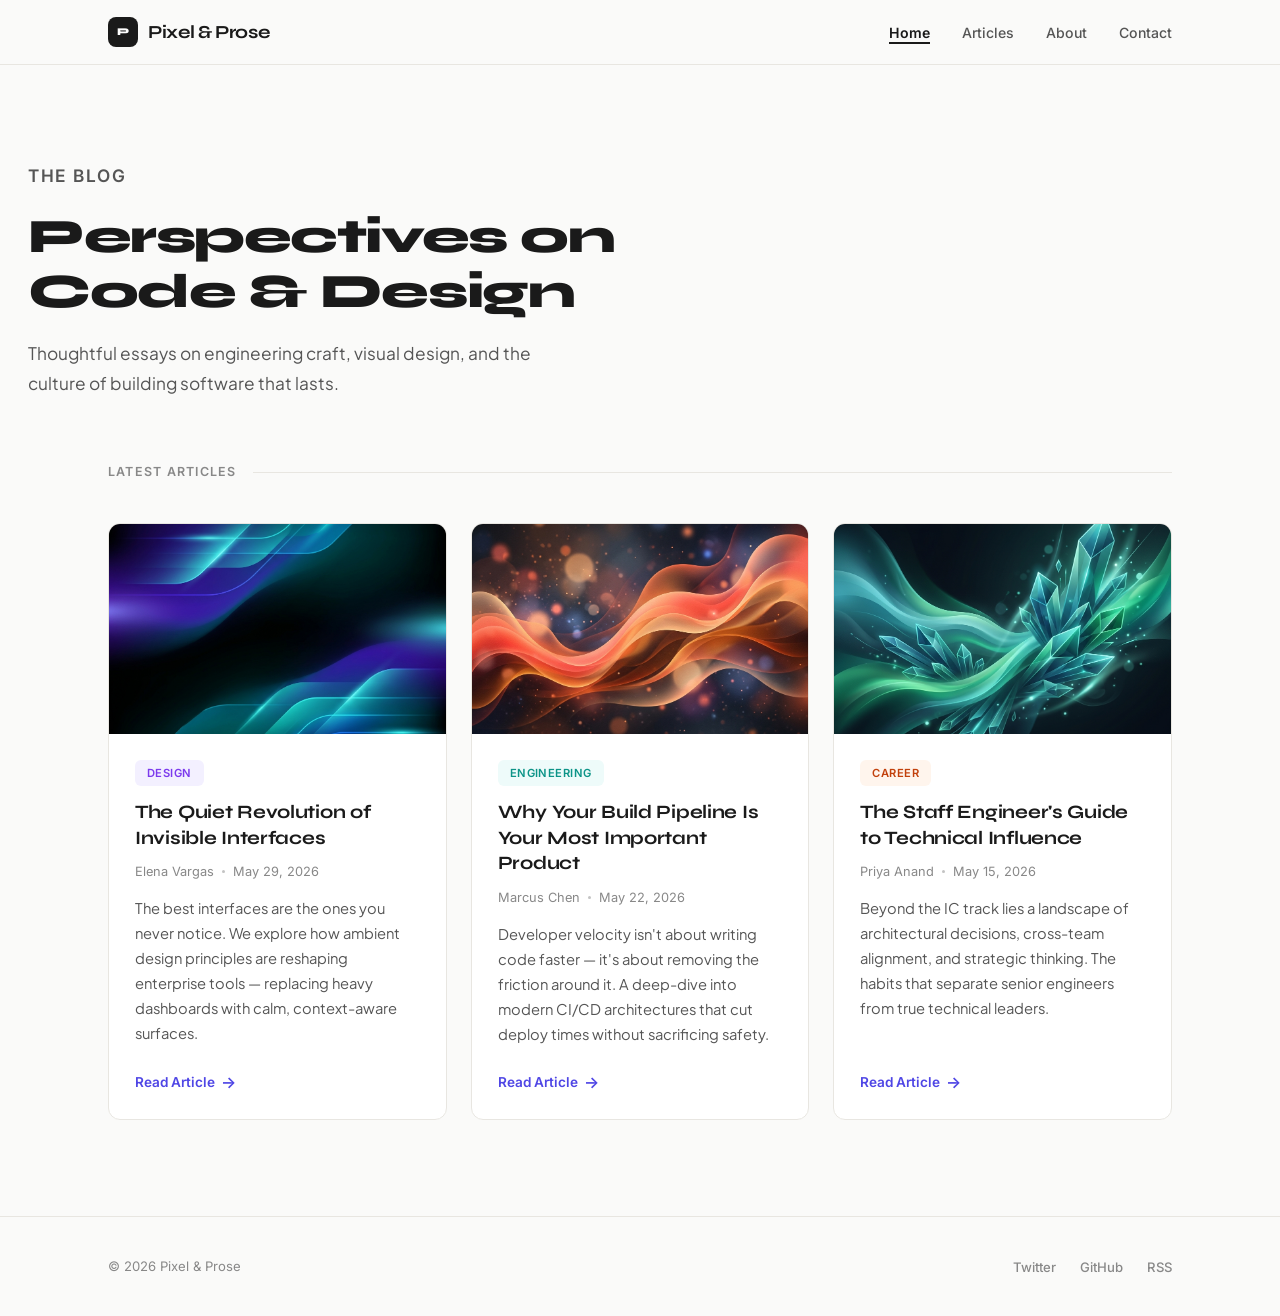
==== index.html @ aa7e4a98 "Initial commit for Pixel & Prose blog with light mode" ====
<!DOCTYPE html>
<html lang="en">
<head>
  <meta charset="UTF-8" />
  <meta name="viewport" content="width=device-width, initial-scale=1.0" />
  <title>Pixel &amp; Prose — Perspectives on Code &amp; Design</title>
  <meta name="description" content="Pixel & Prose is a design and technology blog exploring the intersection of code, creativity, and modern digital craftsmanship." />

  <link rel="preconnect" href="https://fonts.googleapis.com" />
  <link rel="preconnect" href="https://fonts.gstatic.com" crossorigin />
  <link href="https://fonts.googleapis.com/css2?family=Inter:wght@400;500;600&family=Syne:wght@600;700;800&family=Plus+Jakarta+Sans:ital,wght@0,400;0,500;0,600;1,400&display=swap" rel="stylesheet" />

  <link rel="stylesheet" href="css/style.css" />
</head>

<body>

  <!-- ─── Nav ─────────────────────────────────── -->
  <nav class="nav" id="main-nav">
    <div class="wrap">
      <a href="index.html" class="logo" id="brand-link">
        <span class="logo-mark">P</span>
        Pixel&nbsp;&amp;&nbsp;Prose
      </a>

      <ul class="nav-list" id="nav-links">
        <li><a href="index.html" id="nav-home">Home</a></li>
        <li><a href="index.html#blog" id="nav-articles">Articles</a></li>
        <li><a href="about.html" id="nav-about">About</a></li>
        <li><a href="contact.html" id="nav-contact">Contact</a></li>
      </ul>

      <button class="mobile-menu" id="menu-toggle" aria-label="Toggle menu">
        <svg viewBox="0 0 24 24" fill="none" stroke-width="2" stroke-linecap="round">
          <line x1="4" y1="7" x2="20" y2="7"/>
          <line x1="4" y1="12" x2="20" y2="12"/>
          <line x1="4" y1="17" x2="20" y2="17"/>
        </svg>
      </button>
    </div>
  </nav>

  <!-- ─── Hero ────────────────────────────────── -->
  <header class="hero" id="hero">
    <div class="wrap">
      <p class="hero-label">The Blog</p>
      <h1>Perspectives on<br>Code &amp; Design</h1>
      <p>Thoughtful essays on engineering craft, visual design, and the culture of building software that lasts.</p>
    </div>
  </header>

  <!-- ─── Posts ───────────────────────────────── -->
  <section class="posts" id="blog">
    <div class="wrap">

      <div class="section-head">
        <h2>Latest Articles</h2>
        <hr />
      </div>

      <div class="grid" id="blog-grid">

        <!-- Card 1 -->
        <article class="card" id="post-1">
          <div class="card-img">
            <a href="article.html"><img src="images/post-design.png" alt="Abstract geometric composition in indigo and teal tones" loading="lazy" /></a>
          </div>
          <div class="card-content">
            <span class="tag tag--design">Design</span>
            <h3 class="card-title"><a href="article.html">The Quiet Revolution of Invisible Interfaces</a></h3>
            <div class="card-meta">
              <span>Elena Vargas</span>
              <span class="dot"></span>
              <time datetime="2026-05-29">May 29, 2026</time>
            </div>
            <p class="card-excerpt">
              The best interfaces are the ones you never notice. We explore how ambient design
              principles are reshaping enterprise tools — replacing heavy dashboards with calm,
              context-aware surfaces.
            </p>
            <a href="article.html" class="read-more" id="read-post-1">Read Article <span class="arrow">→</span></a>
          </div>
        </article>

        <!-- Card 2 -->
        <article class="card" id="post-2">
          <div class="card-img">
            <a href="article.html"><img src="images/post-tech.png" alt="Warm abstract art with coral and amber hues" loading="lazy" /></a>
          </div>
          <div class="card-content">
            <span class="tag tag--tech">Engineering</span>
            <h3 class="card-title"><a href="article.html">Why Your Build Pipeline Is Your Most Important Product</a></h3>
            <div class="card-meta">
              <span>Marcus Chen</span>
              <span class="dot"></span>
              <time datetime="2026-05-22">May 22, 2026</time>
            </div>
            <p class="card-excerpt">
              Developer velocity isn't about writing code faster — it's about removing
              the friction around it. A deep-dive into modern CI/CD architectures that
              cut deploy times without sacrificing safety.
            </p>
            <a href="article.html" class="read-more" id="read-post-2">Read Article <span class="arrow">→</span></a>
          </div>
        </article>

        <!-- Card 3 -->
        <article class="card" id="post-3">
          <div class="card-img">
            <a href="article.html"><img src="images/post-career.png" alt="Cool-toned abstract art in teal and emerald" loading="lazy" /></a>
          </div>
          <div class="card-content">
            <span class="tag tag--career">Career</span>
            <h3 class="card-title"><a href="article.html">The Staff Engineer's Guide to Technical Influence</a></h3>
            <div class="card-meta">
              <span>Priya Anand</span>
              <span class="dot"></span>
              <time datetime="2026-05-15">May 15, 2026</time>
            </div>
            <p class="card-excerpt">
              Beyond the IC track lies a landscape of architectural decisions, cross-team
              alignment, and strategic thinking. The habits that separate senior engineers
              from true technical leaders.
            </p>
            <a href="article.html" class="read-more" id="read-post-3">Read Article <span class="arrow">→</span></a>
          </div>
        </article>

      </div>
    </div>
  </section>

  <!-- ─── Footer ──────────────────────────────── -->
  <footer class="footer" id="footer">
    <div class="wrap">
      <div class="footer-inner">
        <p>© 2026 Pixel &amp; Prose</p>
        <ul class="footer-links">
          <li><a href="#">Twitter</a></li>
          <li><a href="#">GitHub</a></li>
          <li><a href="#">RSS</a></li>
        </ul>
      </div>
    </div>
  </footer>

  <script src="js/main.js"></script>
</body>
</html>
---- css/style.css ----
/* ==========================================================
   PIXEL & PROSE — Design System
   ========================================================== */

/* ── Tokens ─────────────────────────────────────────────── */
:root {
  --white: #ffffff;
  --bg: #fafaf9;
  --bg-warm: #f5f4f0;
  --surface: #ffffff;
  --border: #e8e6e1;
  --border-light: #f0eeea;

  --text-primary: #1a1a1a;
  --text-secondary: #555555;
  --text-tertiary: #888888;

  --accent: #4f46e5;
  --accent-hover: #4338ca;
  --accent-subtle: rgba(79, 70, 229, 0.07);

  --tag-design: #7c3aed;
  --tag-design-bg: #f3f0ff;
  --tag-tech: #0d9488;
  --tag-tech-bg: #eefbfa;
  --tag-career: #c2410c;
  --tag-career-bg: #fff5ed;

  --font-display: 'Syne', sans-serif;
  --font-body: 'Plus Jakarta Sans', sans-serif;
  --font-ui: 'Inter', sans-serif;

  --radius: 12px;
  --ease: cubic-bezier(0.25, 0.46, 0.45, 0.94);
}

/* ── Reset ──────────────────────────────────────────────── */
*, *::before, *::after {
  margin: 0;
  padding: 0;
  box-sizing: border-box;
}

html {
  scroll-behavior: smooth;
  -webkit-font-smoothing: antialiased;
}

body {
  font-family: var(--font-body);
  background: var(--bg);
  color: var(--text-primary);
  line-height: 1.65;
  min-height: 100vh;
}

img { display: block; max-width: 100%; }
a   { text-decoration: none; color: inherit; }

/* ── Animations ─────────────────────────────────────────── */
@keyframes enter {
  from { opacity: 0; transform: translateY(20px); }
  to   { opacity: 1; transform: translateY(0); }
}

@keyframes fadeIn {
  from { opacity: 0; }
  to   { opacity: 1; }
}

/* ── Container ──────────────────────────────────────────── */
.wrap {
  max-width: 1120px;
  margin: 0 auto;
  padding: 0 28px;
}

/* ── Navbar ─────────────────────────────────────────────── */
.nav {
  position: sticky;
  top: 0;
  z-index: 50;
  background: rgba(250, 250, 249, 0.88);
  backdrop-filter: blur(14px);
  -webkit-backdrop-filter: blur(14px);
  border-bottom: 1px solid var(--border);
}

.nav .wrap {
  display: flex;
  align-items: center;
  justify-content: space-between;
  height: 64px;
}

.logo {
  display: flex;
  align-items: center;
  gap: 10px;
  font-family: var(--font-display);
  font-weight: 700;
  font-size: 1.15rem;
  color: var(--text-primary);
  letter-spacing: -0.02em;
}

.logo-mark {
  width: 30px;
  height: 30px;
  background: var(--text-primary);
  border-radius: 8px;
  color: var(--white);
  display: grid;
  place-items: center;
  font-size: 0.65rem;
  font-weight: 800;
  letter-spacing: 0;
  line-height: 1;
}

.nav-list {
  display: flex;
  gap: 32px;
  list-style: none;
}

.nav-list a {
  font-family: var(--font-ui);
  font-size: 0.88rem;
  font-weight: 500;
  color: var(--text-secondary);
  position: relative;
  transition: color 0.2s ease;
}

.nav-list a::after {
  content: '';
  position: absolute;
  left: 0;
  bottom: -3px;
  width: 0;
  height: 1.5px;
  background: var(--text-primary);
  transition: width 0.3s var(--ease);
}

.nav-list a:hover { color: var(--text-primary); }
.nav-list a:hover::after { width: 100%; }

.nav-list a.active {
  color: var(--text-primary);
  font-weight: 600;
}

.nav-list a.active::after {
  width: 100%;
}

/* Mobile menu */
.mobile-menu {
  display: none;
  background: none;
  border: none;
  cursor: pointer;
  padding: 6px;
}

.mobile-menu svg {
  width: 22px;
  height: 22px;
  stroke: var(--text-primary);
}

.mobile-nav {
  display: none;
  position: fixed;
  top: 64px;
  left: 0;
  right: 0;
  background: var(--white);
  border-bottom: 1px solid var(--border);
  padding: 16px 28px 24px;
  z-index: 49;
  animation: fadeIn 0.2s ease;
}

.mobile-nav.open {
  display: block;
}

.mobile-nav a {
  display: block;
  font-family: var(--font-ui);
  font-size: 1rem;
  font-weight: 500;
  color: var(--text-secondary);
  padding: 12px 0;
  border-bottom: 1px solid var(--border-light);
  transition: color 0.2s ease;
}

.mobile-nav a:last-child {
  border-bottom: none;
}

.mobile-nav a:hover {
  color: var(--text-primary);
}

/* ── Hero ───────────────────────────────────────────────── */
.hero {
  padding: 96px 0 64px;
  max-width: 680px;
  animation: enter 0.7s var(--ease) both;
}

.hero-label {
  font-family: var(--font-ui);
  font-size: 0.78rem;
  font-weight: 600;
  text-transform: uppercase;
  letter-spacing: 0.1em;
  color: var(--accent);
  margin-bottom: 18px;
}

.hero h1 {
  font-family: var(--font-display);
  font-weight: 800;
  font-size: clamp(2rem, 4.5vw, 3rem);
  line-height: 1.15;
  letter-spacing: -0.03em;
  color: var(--text-primary);
  margin-bottom: 18px;
}

.hero p {
  font-size: 1.08rem;
  color: var(--text-secondary);
  line-height: 1.75;
  max-width: 520px;
}

/* ── Section head ───────────────────────────────────────── */
.section-head {
  display: flex;
  align-items: center;
  gap: 16px;
  margin-bottom: 40px;
  animation: enter 0.7s var(--ease) 0.15s both;
}

.section-head h2 {
  font-family: var(--font-ui);
  font-size: 0.78rem;
  font-weight: 600;
  text-transform: uppercase;
  letter-spacing: 0.1em;
  color: var(--text-tertiary);
  white-space: nowrap;
}

.section-head hr {
  flex: 1;
  border: none;
  height: 1px;
  background: var(--border);
}

/* ── Blog grid ──────────────────────────────────────────── */
.posts { padding-bottom: 96px; }

.grid {
  display: grid;
  grid-template-columns: repeat(3, 1fr);
  gap: 24px;
}

/* ── Blog card ──────────────────────────────────────────── */
.card {
  background: var(--surface);
  border: 1px solid var(--border);
  border-radius: var(--radius);
  overflow: hidden;
  display: flex;
  flex-direction: column;
  transition:
    transform 0.35s var(--ease),
    box-shadow 0.35s var(--ease),
    border-color 0.35s ease;
  animation: enter 0.65s var(--ease) both;
}

.card:nth-child(1) { animation-delay: 0.25s; }
.card:nth-child(2) { animation-delay: 0.4s; }
.card:nth-child(3) { animation-delay: 0.55s; }

.card:hover {
  transform: translateY(-5px);
  box-shadow: 0 12px 40px rgba(0, 0, 0, 0.06), 0 2px 8px rgba(0, 0, 0, 0.04);
  border-color: var(--border-light);
}

.card-img {
  position: relative;
  height: 210px;
  overflow: hidden;
  background: var(--bg-warm);
}

.card-img img {
  width: 100%;
  height: 100%;
  object-fit: cover;
  transition: transform 0.5s var(--ease);
}

.card:hover .card-img img {
  transform: scale(1.04);
}

.card-content {
  padding: 26px 26px 24px;
  flex: 1;
  display: flex;
  flex-direction: column;
}

/* Tags */
.tag {
  display: inline-block;
  width: fit-content;
  padding: 4px 12px;
  border-radius: 6px;
  font-family: var(--font-ui);
  font-size: 0.7rem;
  font-weight: 600;
  letter-spacing: 0.04em;
  text-transform: uppercase;
  margin-bottom: 14px;
}

.tag--design { background: var(--tag-design-bg); color: var(--tag-design); }
.tag--tech   { background: var(--tag-tech-bg);   color: var(--tag-tech); }
.tag--career { background: var(--tag-career-bg); color: var(--tag-career); }

.card-title {
  font-family: var(--font-display);
  font-weight: 700;
  font-size: 1.18rem;
  line-height: 1.35;
  letter-spacing: -0.015em;
  color: var(--text-primary);
  margin-bottom: 10px;
}

.card-meta {
  display: flex;
  align-items: center;
  gap: 8px;
  font-family: var(--font-ui);
  font-size: 0.8rem;
  color: var(--text-tertiary);
  margin-bottom: 14px;
}

.card-meta .dot {
  width: 3px;
  height: 3px;
  border-radius: 50%;
  background: var(--text-tertiary);
  opacity: 0.5;
}

.card-excerpt {
  font-size: 0.92rem;
  color: var(--text-secondary);
  line-height: 1.7;
  flex: 1;
  margin-bottom: 22px;
}

.read-more {
  display: inline-flex;
  align-items: center;
  gap: 6px;
  font-family: var(--font-ui);
  font-size: 0.85rem;
  font-weight: 600;
  color: var(--accent);
  transition: color 0.2s ease;
}

.read-more .arrow {
  transition: transform 0.25s var(--ease);
  font-size: 1rem;
}

.read-more:hover { color: var(--accent-hover); }
.read-more:hover .arrow { transform: translateX(4px); }

/* ==========================================================
   ARTICLE PAGE
   ========================================================== */
.article-hero {
  padding: 96px 0 0;
  animation: enter 0.7s var(--ease) both;
}

.article-hero .wrap {
  max-width: 760px;
}

.back-link {
  display: inline-flex;
  align-items: center;
  gap: 6px;
  font-family: var(--font-ui);
  font-size: 0.85rem;
  font-weight: 500;
  color: var(--text-tertiary);
  margin-bottom: 32px;
  transition: color 0.2s ease;
}

.back-link:hover { color: var(--accent); }

.back-link .arrow-back {
  transition: transform 0.25s var(--ease);
}

.back-link:hover .arrow-back {
  transform: translateX(-3px);
}

.article-hero .tag {
  margin-bottom: 18px;
}

.article-hero h1 {
  font-family: var(--font-display);
  font-weight: 800;
  font-size: clamp(1.8rem, 4vw, 2.6rem);
  line-height: 1.2;
  letter-spacing: -0.025em;
  color: var(--text-primary);
  margin-bottom: 20px;
}

.article-meta {
  display: flex;
  align-items: center;
  gap: 12px;
  margin-bottom: 36px;
}

.author-avatar {
  width: 40px;
  height: 40px;
  border-radius: 50%;
  background: var(--bg-warm);
  border: 2px solid var(--border);
  display: grid;
  place-items: center;
  font-family: var(--font-ui);
  font-size: 0.75rem;
  font-weight: 700;
  color: var(--text-tertiary);
}

.author-info {
  font-family: var(--font-ui);
  font-size: 0.85rem;
}

.author-info .name {
  font-weight: 600;
  color: var(--text-primary);
}

.author-info .date {
  color: var(--text-tertiary);
  font-size: 0.82rem;
}

.article-cover {
  max-width: 760px;
  margin: 0 auto;
  border-radius: var(--radius);
  overflow: hidden;
  animation: enter 0.7s var(--ease) 0.1s both;
}

.article-cover img {
  width: 100%;
  height: 380px;
  object-fit: cover;
}

/* Article body */
.article-body {
  max-width: 680px;
  margin: 0 auto;
  padding: 48px 28px 96px;
  animation: enter 0.7s var(--ease) 0.2s both;
}

.article-body h2 {
  font-family: var(--font-display);
  font-weight: 700;
  font-size: 1.5rem;
  letter-spacing: -0.02em;
  color: var(--text-primary);
  margin: 40px 0 16px;
}

.article-body h2:first-child {
  margin-top: 0;
}

.article-body p {
  font-size: 1.05rem;
  color: var(--text-secondary);
  line-height: 1.85;
  margin-bottom: 20px;
}

.article-body blockquote {
  border-left: 3px solid var(--accent);
  padding: 16px 24px;
  margin: 28px 0;
  background: var(--accent-subtle);
  border-radius: 0 var(--radius) var(--radius) 0;
}

.article-body blockquote p {
  font-style: italic;
  color: var(--text-primary);
  margin-bottom: 0;
  font-size: 1.02rem;
}

.article-body ul {
  margin: 16px 0 24px 20px;
}

.article-body li {
  font-size: 1.02rem;
  color: var(--text-secondary);
  line-height: 1.8;
  margin-bottom: 8px;
}

.article-body a {
  color: var(--accent);
  font-weight: 500;
  text-decoration: underline;
  text-decoration-color: rgba(79, 70, 229, 0.3);
  text-underline-offset: 3px;
  transition: text-decoration-color 0.2s ease;
}

.article-body a:hover {
  text-decoration-color: var(--accent);
}

/* Article footer nav */
.article-footer-nav {
  display: flex;
  justify-content: space-between;
  align-items: center;
  padding: 32px 0;
  border-top: 1px solid var(--border);
  max-width: 680px;
  margin: 0 auto 64px;
}

.article-footer-nav a {
  font-family: var(--font-ui);
  font-size: 0.88rem;
  font-weight: 600;
  color: var(--accent);
  display: flex;
  align-items: center;
  gap: 6px;
  transition: color 0.2s ease;
}

.article-footer-nav a:hover {
  color: var(--accent-hover);
}

.article-footer-nav .prev-arrow {
  transition: transform 0.25s var(--ease);
}
.article-footer-nav a:hover .prev-arrow {
  transform: translateX(-3px);
}
.article-footer-nav .next-arrow {
  transition: transform 0.25s var(--ease);
}
.article-footer-nav a:hover .next-arrow {
  transform: translateX(3px);
}

/* ==========================================================
   ABOUT PAGE
   ========================================================== */
.page-hero {
  padding: 96px 0 64px;
  animation: enter 0.7s var(--ease) both;
}

.page-hero .wrap {
  max-width: 680px;
}

.page-hero h1 {
  font-family: var(--font-display);
  font-weight: 800;
  font-size: clamp(2rem, 4.5vw, 2.8rem);
  line-height: 1.15;
  letter-spacing: -0.03em;
  color: var(--text-primary);
  margin-bottom: 18px;
}

.page-hero p {
  font-size: 1.08rem;
  color: var(--text-secondary);
  line-height: 1.75;
  max-width: 540px;
}

.page-content {
  max-width: 680px;
  margin: 0 auto;
  padding: 0 28px 96px;
  animation: enter 0.7s var(--ease) 0.15s both;
}

.page-content h2 {
  font-family: var(--font-display);
  font-weight: 700;
  font-size: 1.4rem;
  letter-spacing: -0.02em;
  color: var(--text-primary);
  margin: 40px 0 14px;
}

.page-content p {
  font-size: 1.02rem;
  color: var(--text-secondary);
  line-height: 1.8;
  margin-bottom: 18px;
}

/* Team grid */
.team-grid {
  display: grid;
  grid-template-columns: repeat(3, 1fr);
  gap: 24px;
  margin: 32px 0 48px;
}

.team-member {
  background: var(--surface);
  border: 1px solid var(--border);
  border-radius: var(--radius);
  padding: 28px 24px;
  text-align: center;
  transition: transform 0.3s var(--ease), box-shadow 0.3s var(--ease);
}

.team-member:hover {
  transform: translateY(-3px);
  box-shadow: 0 8px 30px rgba(0, 0, 0, 0.05);
}

.team-avatar {
  width: 56px;
  height: 56px;
  border-radius: 50%;
  background: var(--bg-warm);
  border: 2px solid var(--border);
  display: grid;
  place-items: center;
  font-family: var(--font-ui);
  font-size: 0.9rem;
  font-weight: 700;
  color: var(--text-tertiary);
  margin: 0 auto 14px;
}

.team-member h3 {
  font-family: var(--font-display);
  font-size: 1.05rem;
  font-weight: 700;
  color: var(--text-primary);
  margin-bottom: 4px;
}

.team-member .role {
  font-family: var(--font-ui);
  font-size: 0.82rem;
  color: var(--text-tertiary);
}

/* Values */
.values-grid {
  display: grid;
  grid-template-columns: repeat(2, 1fr);
  gap: 20px;
  margin: 28px 0 48px;
}

.value-card {
  padding: 24px;
  background: var(--surface);
  border: 1px solid var(--border);
  border-radius: var(--radius);
}

.value-card .icon {
  font-size: 1.4rem;
  margin-bottom: 10px;
}

.value-card h3 {
  font-family: var(--font-display);
  font-weight: 700;
  font-size: 1rem;
  color: var(--text-primary);
  margin-bottom: 6px;
}

.value-card p {
  font-size: 0.9rem;
  color: var(--text-tertiary);
  margin-bottom: 0;
  line-height: 1.65;
}

/* ==========================================================
   CONTACT PAGE
   ========================================================== */
.contact-grid {
  display: grid;
  grid-template-columns: 1fr 1fr;
  gap: 48px;
  margin-top: 8px;
}

.contact-info h2 {
  font-family: var(--font-display);
  font-weight: 700;
  font-size: 1.3rem;
  color: var(--text-primary);
  margin-bottom: 14px;
}

.contact-info p {
  font-size: 0.95rem;
  color: var(--text-secondary);
  line-height: 1.75;
  margin-bottom: 28px;
}

.contact-channels {
  list-style: none;
}

.contact-channels li {
  display: flex;
  align-items: flex-start;
  gap: 14px;
  padding: 18px 0;
  border-bottom: 1px solid var(--border-light);
}

.contact-channels li:last-child {
  border-bottom: none;
}

.channel-icon {
  width: 40px;
  height: 40px;
  border-radius: 10px;
  background: var(--accent-subtle);
  display: grid;
  place-items: center;
  font-size: 1rem;
  flex-shrink: 0;
}

.channel-label {
  font-family: var(--font-ui);
  font-size: 0.78rem;
  font-weight: 600;
  text-transform: uppercase;
  letter-spacing: 0.06em;
  color: var(--text-tertiary);
  margin-bottom: 2px;
}

.channel-value {
  font-size: 0.95rem;
  color: var(--text-primary);
  font-weight: 500;
}

/* Contact form */
.contact-form {
  background: var(--surface);
  border: 1px solid var(--border);
  border-radius: var(--radius);
  padding: 32px;
}

.contact-form h2 {
  font-family: var(--font-display);
  font-weight: 700;
  font-size: 1.2rem;
  color: var(--text-primary);
  margin-bottom: 24px;
}

.form-group {
  margin-bottom: 20px;
}

.form-group label {
  display: block;
  font-family: var(--font-ui);
  font-size: 0.82rem;
  font-weight: 600;
  color: var(--text-primary);
  margin-bottom: 7px;
}

.form-group input,
.form-group textarea {
  width: 100%;
  padding: 11px 14px;
  font-family: var(--font-body);
  font-size: 0.92rem;
  color: var(--text-primary);
  background: var(--bg);
  border: 1px solid var(--border);
  border-radius: 8px;
  outline: none;
  transition: border-color 0.2s ease, box-shadow 0.2s ease;
}

.form-group input::placeholder,
.form-group textarea::placeholder {
  color: var(--text-tertiary);
}

.form-group input:focus,
.form-group textarea:focus {
  border-color: var(--accent);
  box-shadow: 0 0 0 3px rgba(79, 70, 229, 0.1);
}

.form-group textarea {
  min-height: 120px;
  resize: vertical;
}

.form-row {
  display: grid;
  grid-template-columns: 1fr 1fr;
  gap: 16px;
}

.submit-btn {
  display: inline-flex;
  align-items: center;
  gap: 8px;
  padding: 12px 28px;
  background: var(--text-primary);
  color: var(--white);
  font-family: var(--font-ui);
  font-size: 0.88rem;
  font-weight: 600;
  border: none;
  border-radius: 8px;
  cursor: pointer;
  transition: background 0.2s ease, transform 0.2s var(--ease);
}

.submit-btn:hover {
  background: var(--accent);
  transform: translateY(-1px);
}

.submit-btn .arrow {
  transition: transform 0.25s var(--ease);
}

.submit-btn:hover .arrow {
  transform: translateX(3px);
}

/* Toast notification */
.toast {
  position: fixed;
  bottom: 32px;
  right: 32px;
  background: var(--text-primary);
  color: var(--white);
  padding: 14px 24px;
  border-radius: 10px;
  font-family: var(--font-ui);
  font-size: 0.88rem;
  font-weight: 500;
  box-shadow: 0 8px 30px rgba(0,0,0,0.15);
  transform: translateY(20px);
  opacity: 0;
  transition: all 0.35s var(--ease);
  z-index: 999;
  pointer-events: none;
}

.toast.show {
  transform: translateY(0);
  opacity: 1;
}

/* ── Footer ─────────────────────────────────────────────── */
.footer {
  border-top: 1px solid var(--border);
  padding: 36px 0;
}

.footer-inner {
  display: flex;
  align-items: center;
  justify-content: space-between;
}

.footer p {
  font-family: var(--font-ui);
  font-size: 0.82rem;
  color: var(--text-tertiary);
}

.footer a {
  color: var(--text-secondary);
  font-weight: 500;
  transition: color 0.2s ease;
}

.footer a:hover { color: var(--text-primary); }

.footer-links {
  display: flex;
  gap: 24px;
  list-style: none;
}

.footer-links a {
  font-family: var(--font-ui);
  font-size: 0.82rem;
  color: var(--text-tertiary);
  transition: color 0.2s ease;
}

.footer-links a:hover { color: var(--text-primary); }

/* ==========================================================
   RESPONSIVE — TABLET
   ========================================================== */
@media (max-width: 960px) {
  .grid {
    grid-template-columns: repeat(2, 1fr);
  }
  .card:nth-child(3) {
    grid-column: 1 / -1;
    max-width: 540px;
  }
  .team-grid {
    grid-template-columns: repeat(2, 1fr);
  }
  .contact-grid {
    grid-template-columns: 1fr;
    gap: 40px;
  }
}

/* ==========================================================
   RESPONSIVE — MOBILE
   ========================================================== */
@media (max-width: 640px) {
  .nav-list { display: none; }
  .mobile-menu { display: block; }

  .hero { padding: 72px 0 48px; }
  .hero h1 { font-size: 1.75rem; }
  .page-hero { padding: 72px 0 48px; }
  .page-hero h1 { font-size: 1.75rem; }
  .article-hero { padding: 72px 0 0; }

  .grid { grid-template-columns: 1fr; }
  .card:nth-child(3) { max-width: 100%; }
  .card-img { height: 190px; }
  .card-content { padding: 22px 20px 20px; }
  .wrap { padding: 0 18px; }

  .article-cover img { height: 240px; }
  .article-body { padding: 32px 18px 64px; }

  .team-grid { grid-template-columns: 1fr; }
  .values-grid { grid-template-columns: 1fr; }

  .form-row { grid-template-columns: 1fr; }

  .footer-inner { flex-direction: column; gap: 12px; }
  .footer-links { gap: 18px; }

  .page-content { padding: 0 18px 64px; }

  .article-footer-nav {
    padding: 24px 18px;
    flex-direction: column;
    gap: 16px;
    align-items: flex-start;
  }

  .toast {
    left: 18px;
    right: 18px;
    bottom: 18px;
    text-align: center;
  }
}
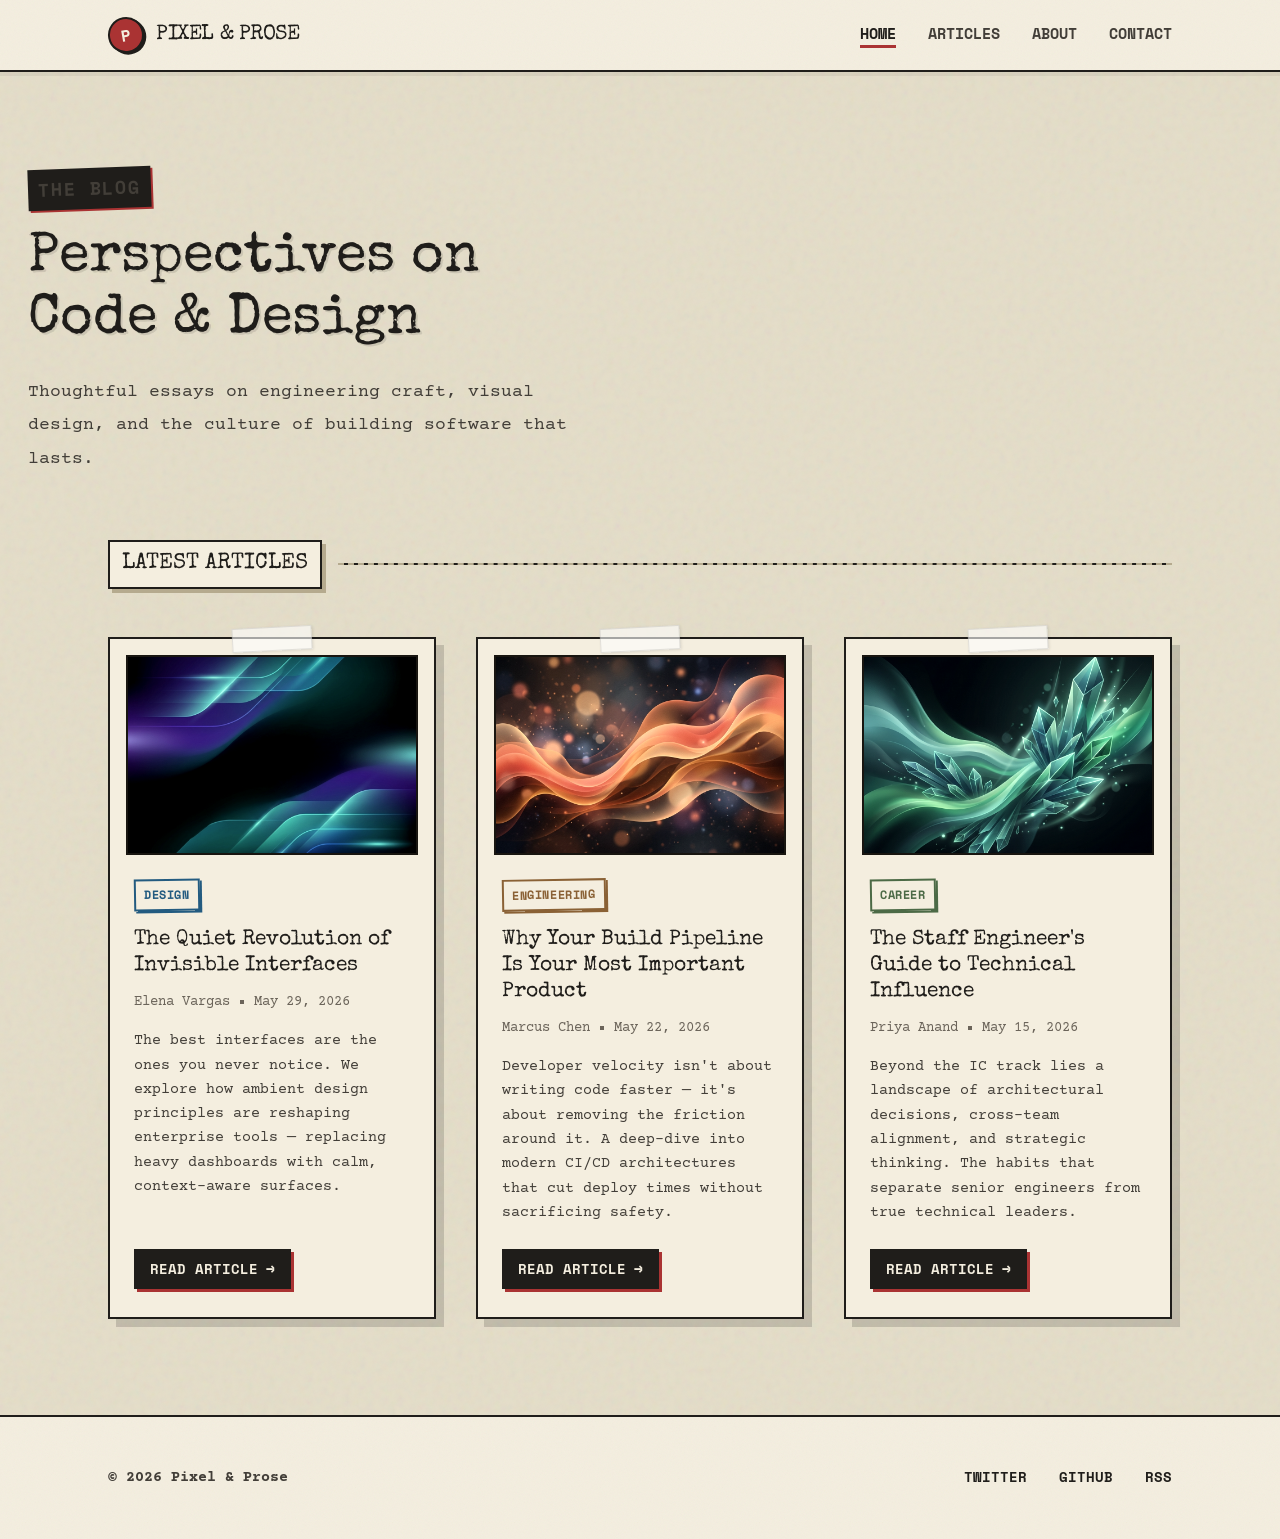
==== commit 51af4b7c: "UI Redesign: Realistic and man-made aesthetic" ====
--- a/index.html
+++ b/index.html
@@ -8,7 +8,7 @@
 
   <link rel="preconnect" href="https://fonts.googleapis.com" />
   <link rel="preconnect" href="https://fonts.gstatic.com" crossorigin />
-  <link href="https://fonts.googleapis.com/css2?family=Inter:wght@400;500;600&family=Syne:wght@600;700;800&family=Plus+Jakarta+Sans:ital,wght@0,400;0,500;0,600;1,400&display=swap" rel="stylesheet" />
+  <link href="https://fonts.googleapis.com/css2?family=Courier+Prime:ital,wght@0,400;0,700;1,400;1,700&family=Space+Mono:ital,wght@0,400;0,700;1,400;1,700&family=Special+Elite&display=swap" rel="stylesheet" />
 
   <link rel="stylesheet" href="css/style.css" />
 </head>
--- a/css/style.css
+++ b/css/style.css
@@ -1,36 +1,36 @@
 /* ==========================================================
-   PIXEL & PROSE — Design System
+   PIXEL & PROSE — Realistic Man-Made Design System
    ========================================================== */
 
 /* ── Tokens ─────────────────────────────────────────────── */
 :root {
-  --white: #ffffff;
-  --bg: #fafaf9;
-  --bg-warm: #f5f4f0;
-  --surface: #ffffff;
-  --border: #e8e6e1;
-  --border-light: #f0eeea;
-
-  --text-primary: #1a1a1a;
-  --text-secondary: #555555;
-  --text-tertiary: #888888;
-
-  --accent: #4f46e5;
-  --accent-hover: #4338ca;
-  --accent-subtle: rgba(79, 70, 229, 0.07);
-
-  --tag-design: #7c3aed;
-  --tag-design-bg: #f3f0ff;
-  --tag-tech: #0d9488;
-  --tag-tech-bg: #eefbfa;
-  --tag-career: #c2410c;
-  --tag-career-bg: #fff5ed;
-
-  --font-display: 'Syne', sans-serif;
-  --font-body: 'Plus Jakarta Sans', sans-serif;
-  --font-ui: 'Inter', sans-serif;
-
-  --radius: 12px;
+  --white: #fdfbf7;
+  --bg: #e4ddc8;
+  --bg-warm: #d5ccb4;
+  --surface: #f4eedf;
+  --border: #b5aa8e;
+  --border-light: #d1c7b0;
+
+  --text-primary: #1f1d1a;
+  --text-secondary: #423e38;
+  --text-tertiary: #6b645a;
+
+  --accent: #aa3333;
+  --accent-hover: #882222;
+  --accent-subtle: rgba(170, 51, 51, 0.1);
+
+  --tag-design: #235b80;
+  --tag-design-bg: transparent;
+  --tag-tech: #8a6135;
+  --tag-tech-bg: transparent;
+  --tag-career: #4c6a46;
+  --tag-career-bg: transparent;
+
+  --font-display: 'Special Elite', cursive;
+  --font-body: 'Courier Prime', monospace;
+  --font-ui: 'Space Mono', monospace;
+
+  --radius: 2px;
   --ease: cubic-bezier(0.25, 0.46, 0.45, 0.94);
 }
 
@@ -48,7 +48,9 @@
 
 body {
   font-family: var(--font-body);
-  background: var(--bg);
+  background-color: var(--bg);
+  /* A simple SVG noise pattern for paper texture */
+  background-image: url("data:image/svg+xml,%3Csvg viewBox='0 0 200 200' xmlns='http://www.w3.org/2000/svg'%3E%3Cfilter id='noiseFilter'%3E%3CfeTurbulence type='fractalNoise' baseFrequency='0.85' numOctaves='3' stitchTiles='stitch'/%3E%3C/filter%3E%3Crect width='100%25' height='100%25' filter='url(%23noiseFilter)' opacity='0.08'/%3E%3C/svg%3E");
   color: var(--text-primary);
   line-height: 1.65;
   min-height: 100vh;
@@ -59,8 +61,8 @@
 
 /* ── Animations ─────────────────────────────────────────── */
 @keyframes enter {
-  from { opacity: 0; transform: translateY(20px); }
-  to   { opacity: 1; transform: translateY(0); }
+  from { opacity: 0; transform: translateY(20px) rotate(-2deg); }
+  to   { opacity: 1; transform: translateY(0) rotate(0); }
 }
 
 @keyframes fadeIn {
@@ -80,42 +82,45 @@
   position: sticky;
   top: 0;
   z-index: 50;
-  background: rgba(250, 250, 249, 0.88);
-  backdrop-filter: blur(14px);
-  -webkit-backdrop-filter: blur(14px);
-  border-bottom: 1px solid var(--border);
+  background: var(--surface);
+  border-bottom: 2px solid var(--text-primary);
+  box-shadow: 0 4px 0px rgba(0,0,0,0.05);
+  background-image: url("data:image/svg+xml,%3Csvg viewBox='0 0 200 200' xmlns='http://www.w3.org/2000/svg'%3E%3Cfilter id='noiseFilter'%3E%3CfeTurbulence type='fractalNoise' baseFrequency='0.85' numOctaves='3' stitchTiles='stitch'/%3E%3C/filter%3E%3Crect width='100%25' height='100%25' filter='url(%23noiseFilter)' opacity='0.05'/%3E%3C/svg%3E");
 }
 
 .nav .wrap {
   display: flex;
   align-items: center;
   justify-content: space-between;
-  height: 64px;
+  height: 70px;
 }
 
 .logo {
   display: flex;
   align-items: center;
-  gap: 10px;
-  font-family: var(--font-display);
-  font-weight: 700;
-  font-size: 1.15rem;
+  gap: 12px;
+  font-family: var(--font-display);
+  font-weight: 400;
+  font-size: 1.3rem;
   color: var(--text-primary);
   letter-spacing: -0.02em;
+  text-transform: uppercase;
 }
 
 .logo-mark {
-  width: 30px;
-  height: 30px;
-  background: var(--text-primary);
-  border-radius: 8px;
-  color: var(--white);
+  width: 36px;
+  height: 36px;
+  background: var(--accent);
+  border: 2px solid var(--text-primary);
+  border-radius: 50%;
+  color: var(--surface);
   display: grid;
   place-items: center;
-  font-size: 0.65rem;
-  font-weight: 800;
-  letter-spacing: 0;
-  line-height: 1;
+  font-family: var(--font-ui);
+  font-size: 1rem;
+  font-weight: 700;
+  transform: rotate(-10deg);
+  box-shadow: 2px 2px 0 var(--text-primary);
 }
 
 .nav-list {
@@ -126,35 +131,33 @@
 
 .nav-list a {
   font-family: var(--font-ui);
-  font-size: 0.88rem;
-  font-weight: 500;
+  font-size: 0.95rem;
+  font-weight: 700;
   color: var(--text-secondary);
   position: relative;
-  transition: color 0.2s ease;
+  transition: color 0.2s ease, transform 0.2s;
+  text-transform: uppercase;
 }
 
 .nav-list a::after {
   content: '';
   position: absolute;
   left: 0;
-  bottom: -3px;
+  bottom: -4px;
   width: 0;
-  height: 1.5px;
-  background: var(--text-primary);
+  height: 3px;
+  background: var(--accent);
   transition: width 0.3s var(--ease);
 }
 
-.nav-list a:hover { color: var(--text-primary); }
+.nav-list a:hover { color: var(--text-primary); transform: translateY(-1px); }
 .nav-list a:hover::after { width: 100%; }
 
 .nav-list a.active {
   color: var(--text-primary);
-  font-weight: 600;
-}
-
-.nav-list a.active::after {
-  width: 100%;
-}
+  font-weight: 700;
+}
+.nav-list a.active::after { width: 100%; }
 
 /* Mobile menu */
 .mobile-menu {
@@ -166,46 +169,39 @@
 }
 
 .mobile-menu svg {
-  width: 22px;
-  height: 22px;
+  width: 26px;
+  height: 26px;
   stroke: var(--text-primary);
 }
 
 .mobile-nav {
   display: none;
   position: fixed;
-  top: 64px;
+  top: 70px;
   left: 0;
   right: 0;
-  background: var(--white);
-  border-bottom: 1px solid var(--border);
-  padding: 16px 28px 24px;
+  background: var(--surface);
+  border-bottom: 2px solid var(--text-primary);
+  padding: 20px 28px 30px;
   z-index: 49;
   animation: fadeIn 0.2s ease;
-}
-
-.mobile-nav.open {
-  display: block;
-}
+  background-image: url("data:image/svg+xml,%3Csvg viewBox='0 0 200 200' xmlns='http://www.w3.org/2000/svg'%3E%3Cfilter id='noiseFilter'%3E%3CfeTurbulence type='fractalNoise' baseFrequency='0.85' numOctaves='3' stitchTiles='stitch'/%3E%3C/filter%3E%3Crect width='100%25' height='100%25' filter='url(%23noiseFilter)' opacity='0.05'/%3E%3C/svg%3E");
+}
+
+.mobile-nav.open { display: block; }
 
 .mobile-nav a {
   display: block;
   font-family: var(--font-ui);
-  font-size: 1rem;
-  font-weight: 500;
-  color: var(--text-secondary);
-  padding: 12px 0;
-  border-bottom: 1px solid var(--border-light);
-  transition: color 0.2s ease;
-}
-
-.mobile-nav a:last-child {
-  border-bottom: none;
-}
-
-.mobile-nav a:hover {
-  color: var(--text-primary);
-}
+  font-size: 1.1rem;
+  font-weight: 700;
+  color: var(--text-primary);
+  padding: 14px 0;
+  border-bottom: 2px dashed var(--border);
+  text-transform: uppercase;
+}
+.mobile-nav a:last-child { border-bottom: none; }
+.mobile-nav a:hover { color: var(--accent); padding-left: 10px; transition: padding 0.2s; }
 
 /* ── Hero ───────────────────────────────────────────────── */
 .hero {
@@ -215,30 +211,35 @@
 }
 
 .hero-label {
-  font-family: var(--font-ui);
-  font-size: 0.78rem;
-  font-weight: 600;
+  display: inline-block;
+  font-family: var(--font-ui);
+  font-size: 0.85rem;
+  font-weight: 700;
   text-transform: uppercase;
   letter-spacing: 0.1em;
-  color: var(--accent);
-  margin-bottom: 18px;
+  color: var(--white);
+  background: var(--text-primary);
+  padding: 4px 10px;
+  margin-bottom: 20px;
+  transform: rotate(-2deg);
+  box-shadow: 2px 2px 0 var(--accent);
 }
 
 .hero h1 {
   font-family: var(--font-display);
-  font-weight: 800;
-  font-size: clamp(2rem, 4.5vw, 3rem);
-  line-height: 1.15;
-  letter-spacing: -0.03em;
-  color: var(--text-primary);
-  margin-bottom: 18px;
+  font-weight: 400;
+  font-size: clamp(2.2rem, 5vw, 3.5rem);
+  line-height: 1.1;
+  color: var(--text-primary);
+  margin-bottom: 24px;
+  text-shadow: 2px 2px 0px rgba(0,0,0,0.1);
 }
 
 .hero p {
-  font-size: 1.08rem;
+  font-size: 1.15rem;
   color: var(--text-secondary);
-  line-height: 1.75;
-  max-width: 520px;
+  line-height: 1.8;
+  max-width: 580px;
 }
 
 /* ── Section head ───────────────────────────────────────── */
@@ -246,25 +247,28 @@
   display: flex;
   align-items: center;
   gap: 16px;
-  margin-bottom: 40px;
+  margin-bottom: 48px;
   animation: enter 0.7s var(--ease) 0.15s both;
 }
 
 .section-head h2 {
-  font-family: var(--font-ui);
-  font-size: 0.78rem;
-  font-weight: 600;
-  text-transform: uppercase;
-  letter-spacing: 0.1em;
-  color: var(--text-tertiary);
-  white-space: nowrap;
+  font-family: var(--font-display);
+  font-size: 1.4rem;
+  font-weight: 400;
+  text-transform: uppercase;
+  color: var(--text-primary);
+  background: var(--surface);
+  padding: 4px 12px;
+  border: 2px solid var(--text-primary);
+  box-shadow: 4px 4px 0 var(--border);
 }
 
 .section-head hr {
   flex: 1;
   border: none;
-  height: 1px;
-  background: var(--border);
+  height: 2px;
+  background: var(--text-primary);
+  border-bottom: 2px dashed var(--border);
 }
 
 /* ── Blog grid ──────────────────────────────────────────── */
@@ -273,54 +277,65 @@
 .grid {
   display: grid;
   grid-template-columns: repeat(3, 1fr);
-  gap: 24px;
+  gap: 40px;
 }
 
 /* ── Blog card ──────────────────────────────────────────── */
 .card {
   background: var(--surface);
-  border: 1px solid var(--border);
-  border-radius: var(--radius);
-  overflow: hidden;
+  border: 2px solid var(--text-primary);
+  padding: 16px;
   display: flex;
   flex-direction: column;
-  transition:
-    transform 0.35s var(--ease),
-    box-shadow 0.35s var(--ease),
-    border-color 0.35s ease;
+  transition: transform 0.2s var(--ease), box-shadow 0.2s var(--ease);
   animation: enter 0.65s var(--ease) both;
-}
+  box-shadow: 8px 8px 0px rgba(0,0,0,0.15);
+  position: relative;
+}
+/* Tape effect */
+.card::before {
+  content: '';
+  position: absolute;
+  top: -12px;
+  left: 50%;
+  transform: translateX(-50%) rotate(-3deg);
+  width: 80px;
+  height: 24px;
+  background: rgba(255,255,255,0.6);
+  border: 1px solid rgba(0,0,0,0.1);
+  box-shadow: 1px 1px 3px rgba(0,0,0,0.1);
+  z-index: 10;
+}
+
+.card:nth-child(even) { transform: rotate(2deg); }
+.card:nth-child(odd) { transform: rotate(-1.5deg); }
 
 .card:nth-child(1) { animation-delay: 0.25s; }
 .card:nth-child(2) { animation-delay: 0.4s; }
 .card:nth-child(3) { animation-delay: 0.55s; }
 
 .card:hover {
-  transform: translateY(-5px);
-  box-shadow: 0 12px 40px rgba(0, 0, 0, 0.06), 0 2px 8px rgba(0, 0, 0, 0.04);
-  border-color: var(--border-light);
+  transform: translateY(-5px) scale(1.02);
+  box-shadow: 12px 12px 0px rgba(0,0,0,0.2);
 }
 
 .card-img {
   position: relative;
-  height: 210px;
+  height: 200px;
   overflow: hidden;
+  border: 2px solid var(--text-primary);
   background: var(--bg-warm);
+  filter: sepia(0.3) contrast(1.1);
 }
 
 .card-img img {
   width: 100%;
   height: 100%;
   object-fit: cover;
-  transition: transform 0.5s var(--ease);
-}
-
-.card:hover .card-img img {
-  transform: scale(1.04);
 }
 
 .card-content {
-  padding: 26px 26px 24px;
+  padding: 24px 8px 12px;
   flex: 1;
   display: flex;
   flex-direction: column;
@@ -330,74 +345,71 @@
 .tag {
   display: inline-block;
   width: fit-content;
-  padding: 4px 12px;
-  border-radius: 6px;
-  font-family: var(--font-ui);
-  font-size: 0.7rem;
-  font-weight: 600;
-  letter-spacing: 0.04em;
-  text-transform: uppercase;
-  margin-bottom: 14px;
-}
-
-.tag--design { background: var(--tag-design-bg); color: var(--tag-design); }
-.tag--tech   { background: var(--tag-tech-bg);   color: var(--tag-tech); }
-.tag--career { background: var(--tag-career-bg); color: var(--tag-career); }
+  padding: 4px 8px;
+  font-family: var(--font-ui);
+  font-size: 0.75rem;
+  font-weight: 700;
+  letter-spacing: 0.05em;
+  text-transform: uppercase;
+  margin-bottom: 16px;
+  border: 2px solid;
+  transform: rotate(-1deg);
+}
+
+.tag--design { border-color: var(--tag-design); color: var(--tag-design); box-shadow: 2px 2px 0 var(--tag-design); }
+.tag--tech   { border-color: var(--tag-tech); color: var(--tag-tech); box-shadow: 2px 2px 0 var(--tag-tech); }
+.tag--career { border-color: var(--tag-career); color: var(--tag-career); box-shadow: 2px 2px 0 var(--tag-career); }
 
 .card-title {
   font-family: var(--font-display);
-  font-weight: 700;
-  font-size: 1.18rem;
-  line-height: 1.35;
-  letter-spacing: -0.015em;
-  color: var(--text-primary);
-  margin-bottom: 10px;
+  font-weight: 400;
+  font-size: 1.3rem;
+  line-height: 1.25;
+  color: var(--text-primary);
+  margin-bottom: 12px;
 }
 
 .card-meta {
   display: flex;
   align-items: center;
-  gap: 8px;
-  font-family: var(--font-ui);
-  font-size: 0.8rem;
+  gap: 10px;
+  font-family: var(--font-body);
+  font-size: 0.85rem;
   color: var(--text-tertiary);
-  margin-bottom: 14px;
+  margin-bottom: 16px;
 }
 
 .card-meta .dot {
-  width: 3px;
-  height: 3px;
-  border-radius: 50%;
+  width: 4px;
+  height: 4px;
   background: var(--text-tertiary);
-  opacity: 0.5;
 }
 
 .card-excerpt {
-  font-size: 0.92rem;
+  font-size: 0.95rem;
   color: var(--text-secondary);
-  line-height: 1.7;
+  line-height: 1.6;
   flex: 1;
-  margin-bottom: 22px;
+  margin-bottom: 24px;
 }
 
 .read-more {
   display: inline-flex;
   align-items: center;
-  gap: 6px;
-  font-family: var(--font-ui);
-  font-size: 0.85rem;
-  font-weight: 600;
-  color: var(--accent);
-  transition: color 0.2s ease;
-}
-
-.read-more .arrow {
-  transition: transform 0.25s var(--ease);
-  font-size: 1rem;
-}
-
-.read-more:hover { color: var(--accent-hover); }
-.read-more:hover .arrow { transform: translateX(4px); }
+  gap: 8px;
+  font-family: var(--font-ui);
+  font-size: 0.9rem;
+  font-weight: 700;
+  color: var(--surface);
+  background: var(--text-primary);
+  padding: 8px 16px;
+  transition: transform 0.2s ease, background 0.2s;
+  box-shadow: 3px 3px 0 var(--accent);
+  text-transform: uppercase;
+  width: fit-content;
+}
+
+.read-more:hover { background: var(--accent); transform: translate(-2px, -2px); box-shadow: 5px 5px 0 var(--text-primary); }
 
 /* ==========================================================
    ARTICLE PAGE
@@ -414,155 +426,158 @@
 .back-link {
   display: inline-flex;
   align-items: center;
-  gap: 6px;
-  font-family: var(--font-ui);
-  font-size: 0.85rem;
-  font-weight: 500;
-  color: var(--text-tertiary);
+  gap: 8px;
+  font-family: var(--font-ui);
+  font-size: 0.9rem;
+  font-weight: 700;
+  color: var(--text-primary);
   margin-bottom: 32px;
-  transition: color 0.2s ease;
-}
-
-.back-link:hover { color: var(--accent); }
-
-.back-link .arrow-back {
-  transition: transform 0.25s var(--ease);
-}
-
-.back-link:hover .arrow-back {
-  transform: translateX(-3px);
-}
-
-.article-hero .tag {
-  margin-bottom: 18px;
-}
+  border: 2px solid var(--text-primary);
+  padding: 6px 12px;
+  background: var(--surface);
+  box-shadow: 3px 3px 0 var(--border);
+  transition: transform 0.2s, box-shadow 0.2s;
+}
+
+.back-link:hover { transform: translate(-2px, -2px); box-shadow: 5px 5px 0 var(--accent); }
 
 .article-hero h1 {
   font-family: var(--font-display);
-  font-weight: 800;
-  font-size: clamp(1.8rem, 4vw, 2.6rem);
-  line-height: 1.2;
-  letter-spacing: -0.025em;
-  color: var(--text-primary);
-  margin-bottom: 20px;
+  font-weight: 400;
+  font-size: clamp(2rem, 4.5vw, 3rem);
+  line-height: 1.15;
+  color: var(--text-primary);
+  margin-bottom: 24px;
 }
 
 .article-meta {
   display: flex;
   align-items: center;
-  gap: 12px;
-  margin-bottom: 36px;
+  gap: 16px;
+  margin-bottom: 40px;
+  padding-bottom: 24px;
+  border-bottom: 2px dashed var(--border);
 }
 
 .author-avatar {
-  width: 40px;
-  height: 40px;
-  border-radius: 50%;
-  background: var(--bg-warm);
-  border: 2px solid var(--border);
+  width: 48px;
+  height: 48px;
+  border-radius: 0;
+  background: var(--surface);
+  border: 2px solid var(--text-primary);
   display: grid;
   place-items: center;
-  font-family: var(--font-ui);
-  font-size: 0.75rem;
-  font-weight: 700;
-  color: var(--text-tertiary);
-}
-
-.author-info {
-  font-family: var(--font-ui);
-  font-size: 0.85rem;
-}
-
-.author-info .name {
-  font-weight: 600;
-  color: var(--text-primary);
-}
-
-.author-info .date {
-  color: var(--text-tertiary);
-  font-size: 0.82rem;
-}
+  font-family: var(--font-display);
+  font-size: 1.2rem;
+  font-weight: 400;
+  color: var(--text-primary);
+  box-shadow: 2px 2px 0 var(--accent);
+  transform: rotate(-3deg);
+}
+
+.author-info { font-family: var(--font-body); font-size: 0.95rem; }
+.author-info .name { font-weight: 700; color: var(--text-primary); }
+.author-info .date { color: var(--text-secondary); }
 
 .article-cover {
   max-width: 760px;
   margin: 0 auto;
-  border-radius: var(--radius);
-  overflow: hidden;
+  border: 4px solid var(--surface);
+  box-shadow: 8px 8px 0 rgba(0,0,0,0.2), 0 0 0 2px var(--text-primary);
+  position: relative;
   animation: enter 0.7s var(--ease) 0.1s both;
+  transform: rotate(1deg);
 }
 
 .article-cover img {
   width: 100%;
-  height: 380px;
+  height: 400px;
   object-fit: cover;
+  filter: sepia(0.2) grayscale(0.2);
+}
+
+.article-cover::before {
+  content: '';
+  position: absolute;
+  top: -15px; left: -15px;
+  width: 60px; height: 20px;
+  background: rgba(255,255,255,0.7);
+  transform: rotate(-45deg);
+  border: 1px solid rgba(0,0,0,0.1);
+  z-index: 10;
+}
+
+.article-cover::after {
+  content: '';
+  position: absolute;
+  bottom: -15px; right: -15px;
+  width: 60px; height: 20px;
+  background: rgba(255,255,255,0.7);
+  transform: rotate(-45deg);
+  border: 1px solid rgba(0,0,0,0.1);
+  z-index: 10;
 }
 
 /* Article body */
 .article-body {
   max-width: 680px;
   margin: 0 auto;
-  padding: 48px 28px 96px;
+  padding: 64px 28px 96px;
   animation: enter 0.7s var(--ease) 0.2s both;
 }
 
 .article-body h2 {
   font-family: var(--font-display);
-  font-weight: 700;
-  font-size: 1.5rem;
-  letter-spacing: -0.02em;
-  color: var(--text-primary);
-  margin: 40px 0 16px;
-}
-
-.article-body h2:first-child {
-  margin-top: 0;
+  font-weight: 400;
+  font-size: 1.8rem;
+  color: var(--text-primary);
+  margin: 48px 0 20px;
+  border-bottom: 2px solid var(--text-primary);
+  padding-bottom: 8px;
 }
 
 .article-body p {
-  font-size: 1.05rem;
-  color: var(--text-secondary);
-  line-height: 1.85;
-  margin-bottom: 20px;
-}
-
-.article-body blockquote {
-  border-left: 3px solid var(--accent);
-  padding: 16px 24px;
-  margin: 28px 0;
-  background: var(--accent-subtle);
-  border-radius: 0 var(--radius) var(--radius) 0;
-}
-
-.article-body blockquote p {
-  font-style: italic;
-  color: var(--text-primary);
-  margin-bottom: 0;
-  font-size: 1.02rem;
-}
-
-.article-body ul {
-  margin: 16px 0 24px 20px;
-}
-
-.article-body li {
-  font-size: 1.02rem;
+  font-size: 1.1rem;
   color: var(--text-secondary);
   line-height: 1.8;
-  margin-bottom: 8px;
+  margin-bottom: 24px;
+}
+
+.article-body blockquote {
+  border-left: 4px solid var(--accent);
+  padding: 20px 24px;
+  margin: 32px 0;
+  background: var(--surface);
+  box-shadow: 4px 4px 0 var(--border);
+  font-family: var(--font-body);
+}
+
+.article-body blockquote p {
+  font-weight: 700;
+  color: var(--text-primary);
+  margin-bottom: 0;
+  font-size: 1.1rem;
+}
+
+.article-body ul { margin: 20px 0 24px 24px; list-style-type: square; }
+.article-body li {
+  font-size: 1.1rem;
+  color: var(--text-secondary);
+  line-height: 1.8;
+  margin-bottom: 10px;
 }
 
 .article-body a {
-  color: var(--accent);
-  font-weight: 500;
-  text-decoration: underline;
-  text-decoration-color: rgba(79, 70, 229, 0.3);
-  text-underline-offset: 3px;
-  transition: text-decoration-color 0.2s ease;
-}
-
-.article-body a:hover {
-  text-decoration-color: var(--accent);
-}
+  color: var(--text-primary);
+  font-weight: 700;
+  background: var(--border-light);
+  padding: 2px 4px;
+  border: 1px solid var(--text-primary);
+  box-shadow: 2px 2px 0 var(--accent);
+  transition: background 0.2s;
+}
+
+.article-body a:hover { background: var(--accent); color: var(--surface); box-shadow: 2px 2px 0 var(--text-primary); }
 
 /* Article footer nav */
 .article-footer-nav {
@@ -570,38 +585,25 @@
   justify-content: space-between;
   align-items: center;
   padding: 32px 0;
-  border-top: 1px solid var(--border);
+  border-top: 2px dashed var(--border);
   max-width: 680px;
   margin: 0 auto 64px;
 }
 
 .article-footer-nav a {
   font-family: var(--font-ui);
-  font-size: 0.88rem;
-  font-weight: 600;
-  color: var(--accent);
-  display: flex;
-  align-items: center;
-  gap: 6px;
-  transition: color 0.2s ease;
-}
-
-.article-footer-nav a:hover {
-  color: var(--accent-hover);
-}
-
-.article-footer-nav .prev-arrow {
-  transition: transform 0.25s var(--ease);
-}
-.article-footer-nav a:hover .prev-arrow {
-  transform: translateX(-3px);
-}
-.article-footer-nav .next-arrow {
-  transition: transform 0.25s var(--ease);
-}
-.article-footer-nav a:hover .next-arrow {
-  transform: translateX(3px);
-}
+  font-size: 0.95rem;
+  font-weight: 700;
+  color: var(--text-primary);
+  border: 2px solid var(--text-primary);
+  padding: 8px 16px;
+  background: var(--surface);
+  box-shadow: 3px 3px 0 var(--border);
+  transition: transform 0.2s;
+  text-transform: uppercase;
+}
+
+.article-footer-nav a:hover { transform: translate(-2px, -2px); box-shadow: 5px 5px 0 var(--accent); }
 
 /* ==========================================================
    ABOUT PAGE
@@ -611,25 +613,19 @@
   animation: enter 0.7s var(--ease) both;
 }
 
-.page-hero .wrap {
-  max-width: 680px;
-}
+.page-hero .wrap { max-width: 680px; }
 
 .page-hero h1 {
   font-family: var(--font-display);
-  font-weight: 800;
-  font-size: clamp(2rem, 4.5vw, 2.8rem);
-  line-height: 1.15;
-  letter-spacing: -0.03em;
-  color: var(--text-primary);
-  margin-bottom: 18px;
+  font-size: 3rem;
+  color: var(--text-primary);
+  margin-bottom: 24px;
 }
 
 .page-hero p {
-  font-size: 1.08rem;
+  font-size: 1.15rem;
   color: var(--text-secondary);
-  line-height: 1.75;
-  max-width: 540px;
+  line-height: 1.8;
 }
 
 .page-content {
@@ -641,104 +637,110 @@
 
 .page-content h2 {
   font-family: var(--font-display);
-  font-weight: 700;
-  font-size: 1.4rem;
-  letter-spacing: -0.02em;
-  color: var(--text-primary);
-  margin: 40px 0 14px;
+  font-size: 1.6rem;
+  color: var(--text-primary);
+  margin: 48px 0 20px;
+  border-bottom: 2px solid var(--text-primary);
+  padding-bottom: 8px;
 }
 
 .page-content p {
-  font-size: 1.02rem;
+  font-size: 1.1rem;
   color: var(--text-secondary);
   line-height: 1.8;
-  margin-bottom: 18px;
+  margin-bottom: 20px;
 }
 
 /* Team grid */
 .team-grid {
   display: grid;
   grid-template-columns: repeat(3, 1fr);
-  gap: 24px;
-  margin: 32px 0 48px;
+  gap: 32px;
+  margin: 40px 0 56px;
 }
 
 .team-member {
   background: var(--surface);
-  border: 1px solid var(--border);
-  border-radius: var(--radius);
-  padding: 28px 24px;
+  border: 2px solid var(--text-primary);
+  padding: 24px 16px;
   text-align: center;
-  transition: transform 0.3s var(--ease), box-shadow 0.3s var(--ease);
-}
-
-.team-member:hover {
-  transform: translateY(-3px);
-  box-shadow: 0 8px 30px rgba(0, 0, 0, 0.05);
-}
+  box-shadow: 6px 6px 0 rgba(0,0,0,0.15);
+  position: relative;
+  transition: transform 0.2s;
+}
+
+.team-member::before {
+  content: '';
+  position: absolute;
+  top: -10px; left: 50%;
+  transform: translateX(-50%) rotate(2deg);
+  width: 40px; height: 16px;
+  background: rgba(255,255,255,0.6);
+  border: 1px solid rgba(0,0,0,0.1);
+  z-index: 2;
+}
+
+.team-member:hover { transform: translateY(-4px) rotate(-1deg); }
 
 .team-avatar {
-  width: 56px;
-  height: 56px;
-  border-radius: 50%;
+  width: 64px;
+  height: 64px;
+  border-radius: 0;
   background: var(--bg-warm);
-  border: 2px solid var(--border);
+  border: 2px solid var(--text-primary);
   display: grid;
   place-items: center;
-  font-family: var(--font-ui);
-  font-size: 0.9rem;
-  font-weight: 700;
-  color: var(--text-tertiary);
-  margin: 0 auto 14px;
+  font-family: var(--font-display);
+  font-size: 1.2rem;
+  color: var(--text-primary);
+  margin: 0 auto 16px;
+  box-shadow: 2px 2px 0 var(--accent);
 }
 
 .team-member h3 {
   font-family: var(--font-display);
-  font-size: 1.05rem;
-  font-weight: 700;
+  font-size: 1.2rem;
   color: var(--text-primary);
   margin-bottom: 4px;
 }
 
 .team-member .role {
   font-family: var(--font-ui);
-  font-size: 0.82rem;
-  color: var(--text-tertiary);
+  font-size: 0.85rem;
+  font-weight: 700;
+  color: var(--accent);
+  text-transform: uppercase;
 }
 
 /* Values */
 .values-grid {
   display: grid;
   grid-template-columns: repeat(2, 1fr);
-  gap: 20px;
-  margin: 28px 0 48px;
+  gap: 24px;
+  margin: 32px 0 48px;
 }
 
 .value-card {
   padding: 24px;
   background: var(--surface);
-  border: 1px solid var(--border);
-  border-radius: var(--radius);
-}
-
-.value-card .icon {
-  font-size: 1.4rem;
-  margin-bottom: 10px;
-}
+  border: 2px solid var(--text-primary);
+  box-shadow: 4px 4px 0 var(--border);
+}
+
+.value-card .icon { font-size: 1.8rem; margin-bottom: 16px; }
 
 .value-card h3 {
   font-family: var(--font-display);
-  font-weight: 700;
-  font-size: 1rem;
-  color: var(--text-primary);
-  margin-bottom: 6px;
+  font-size: 1.2rem;
+  color: var(--text-primary);
+  margin-bottom: 8px;
 }
 
 .value-card p {
-  font-size: 0.9rem;
-  color: var(--text-tertiary);
+  font-size: 0.95rem;
+  color: var(--text-secondary);
   margin-bottom: 0;
-  line-height: 1.65;
+  line-height: 1.7;
 }
 
 /* ==========================================================
@@ -746,176 +748,163 @@
    ========================================================== */
 .contact-grid {
   display: grid;
-  grid-template-columns: 1fr 1fr;
-  gap: 48px;
-  margin-top: 8px;
+  grid-template-columns: 1fr 1.2fr;
+  gap: 56px;
+  margin-top: 16px;
 }
 
 .contact-info h2 {
   font-family: var(--font-display);
-  font-weight: 700;
-  font-size: 1.3rem;
-  color: var(--text-primary);
-  margin-bottom: 14px;
+  font-size: 1.6rem;
+  color: var(--text-primary);
+  margin-bottom: 16px;
 }
 
 .contact-info p {
-  font-size: 0.95rem;
+  font-size: 1.05rem;
   color: var(--text-secondary);
-  line-height: 1.75;
-  margin-bottom: 28px;
-}
-
-.contact-channels {
-  list-style: none;
-}
+  line-height: 1.8;
+  margin-bottom: 32px;
+}
+
+.contact-channels { list-style: none; }
 
 .contact-channels li {
   display: flex;
   align-items: flex-start;
-  gap: 14px;
-  padding: 18px 0;
-  border-bottom: 1px solid var(--border-light);
-}
-
-.contact-channels li:last-child {
-  border-bottom: none;
-}
+  gap: 16px;
+  padding: 20px 0;
+  border-bottom: 2px dashed var(--border);
+}
+
+.contact-channels li:last-child { border-bottom: none; }
 
 .channel-icon {
-  width: 40px;
-  height: 40px;
-  border-radius: 10px;
-  background: var(--accent-subtle);
+  width: 48px;
+  height: 48px;
+  background: var(--surface);
+  border: 2px solid var(--text-primary);
+  box-shadow: 2px 2px 0 var(--accent);
   display: grid;
   place-items: center;
-  font-size: 1rem;
+  font-size: 1.2rem;
   flex-shrink: 0;
+  transform: rotate(-3deg);
 }
 
 .channel-label {
   font-family: var(--font-ui);
-  font-size: 0.78rem;
-  font-weight: 600;
-  text-transform: uppercase;
-  letter-spacing: 0.06em;
-  color: var(--text-tertiary);
-  margin-bottom: 2px;
+  font-size: 0.85rem;
+  font-weight: 700;
+  text-transform: uppercase;
+  letter-spacing: 0.05em;
+  color: var(--accent);
+  margin-bottom: 4px;
 }
 
 .channel-value {
-  font-size: 0.95rem;
-  color: var(--text-primary);
-  font-weight: 500;
+  font-size: 1.05rem;
+  color: var(--text-primary);
+  font-weight: 700;
 }
 
 /* Contact form */
 .contact-form {
   background: var(--surface);
-  border: 1px solid var(--border);
-  border-radius: var(--radius);
+  border: 2px solid var(--text-primary);
   padding: 32px;
+  box-shadow: 8px 8px 0 rgba(0,0,0,0.15);
+  position: relative;
+}
+
+.contact-form::before {
+  content: '';
+  position: absolute;
+  top: -10px; right: -10px;
+  width: 30px; height: 30px;
+  background: var(--accent);
+  border-radius: 50%;
+  box-shadow: inset 2px 2px 5px rgba(0,0,0,0.3);
+  z-index: 10;
 }
 
 .contact-form h2 {
   font-family: var(--font-display);
-  font-weight: 700;
-  font-size: 1.2rem;
-  color: var(--text-primary);
-  margin-bottom: 24px;
-}
-
-.form-group {
-  margin-bottom: 20px;
-}
+  font-size: 1.4rem;
+  color: var(--text-primary);
+  margin-bottom: 32px;
+}
+
+.form-group { margin-bottom: 24px; }
 
 .form-group label {
   display: block;
   font-family: var(--font-ui);
-  font-size: 0.82rem;
-  font-weight: 600;
-  color: var(--text-primary);
-  margin-bottom: 7px;
+  font-size: 0.9rem;
+  font-weight: 700;
+  color: var(--text-primary);
+  margin-bottom: 8px;
+  text-transform: uppercase;
 }
 
 .form-group input,
 .form-group textarea {
   width: 100%;
-  padding: 11px 14px;
+  padding: 12px 16px;
   font-family: var(--font-body);
-  font-size: 0.92rem;
+  font-size: 1.05rem;
   color: var(--text-primary);
   background: var(--bg);
-  border: 1px solid var(--border);
-  border-radius: 8px;
+  border: 2px solid var(--text-primary);
   outline: none;
-  transition: border-color 0.2s ease, box-shadow 0.2s ease;
-}
-
-.form-group input::placeholder,
-.form-group textarea::placeholder {
-  color: var(--text-tertiary);
+  transition: box-shadow 0.2s;
 }
 
 .form-group input:focus,
-.form-group textarea:focus {
-  border-color: var(--accent);
-  box-shadow: 0 0 0 3px rgba(79, 70, 229, 0.1);
-}
-
-.form-group textarea {
-  min-height: 120px;
-  resize: vertical;
-}
+.form-group textarea:focus { box-shadow: 4px 4px 0 var(--accent); }
+
+.form-group textarea { min-height: 140px; resize: vertical; }
 
 .form-row {
   display: grid;
   grid-template-columns: 1fr 1fr;
-  gap: 16px;
+  gap: 20px;
 }
 
 .submit-btn {
   display: inline-flex;
   align-items: center;
-  gap: 8px;
-  padding: 12px 28px;
+  gap: 12px;
+  padding: 14px 32px;
   background: var(--text-primary);
-  color: var(--white);
-  font-family: var(--font-ui);
-  font-size: 0.88rem;
-  font-weight: 600;
-  border: none;
-  border-radius: 8px;
+  color: var(--surface);
+  font-family: var(--font-ui);
+  font-size: 1rem;
+  font-weight: 700;
+  text-transform: uppercase;
+  border: 2px solid var(--text-primary);
   cursor: pointer;
-  transition: background 0.2s ease, transform 0.2s var(--ease);
+  box-shadow: 4px 4px 0 var(--accent);
+  transition: transform 0.2s, box-shadow 0.2s;
 }
 
 .submit-btn:hover {
-  background: var(--accent);
-  transform: translateY(-1px);
-}
-
-.submit-btn .arrow {
-  transition: transform 0.25s var(--ease);
-}
-
-.submit-btn:hover .arrow {
-  transform: translateX(3px);
-}
-
-/* Toast notification */
+  transform: translate(-2px, -2px);
+  box-shadow: 6px 6px 0 var(--accent-hover);
+}
+
 .toast {
   position: fixed;
-  bottom: 32px;
-  right: 32px;
-  background: var(--text-primary);
-  color: var(--white);
-  padding: 14px 24px;
-  border-radius: 10px;
-  font-family: var(--font-ui);
-  font-size: 0.88rem;
-  font-weight: 500;
-  box-shadow: 0 8px 30px rgba(0,0,0,0.15);
+  bottom: 32px; right: 32px;
+  background: var(--surface);
+  color: var(--text-primary);
+  padding: 16px 28px;
+  border: 2px solid var(--text-primary);
+  font-family: var(--font-ui);
+  font-size: 0.95rem;
+  font-weight: 700;
+  text-transform: uppercase;
+  box-shadow: 6px 6px 0 var(--accent);
   transform: translateY(20px);
   opacity: 0;
   transition: all 0.35s var(--ease);
@@ -923,15 +912,14 @@
   pointer-events: none;
 }
 
-.toast.show {
-  transform: translateY(0);
-  opacity: 1;
-}
+.toast.show { transform: translateY(0); opacity: 1; }
 
 /* ── Footer ─────────────────────────────────────────────── */
 .footer {
-  border-top: 1px solid var(--border);
-  padding: 36px 0;
+  border-top: 2px solid var(--text-primary);
+  padding: 48px 0;
+  background: var(--surface);
+  background-image: url("data:image/svg+xml,%3Csvg viewBox='0 0 200 200' xmlns='http://www.w3.org/2000/svg'%3E%3Cfilter id='noiseFilter'%3E%3CfeTurbulence type='fractalNoise' baseFrequency='0.85' numOctaves='3' stitchTiles='stitch'/%3E%3C/filter%3E%3Crect width='100%25' height='100%25' filter='url(%23noiseFilter)' opacity='0.05'/%3E%3C/svg%3E");
 }
 
 .footer-inner {
@@ -941,97 +929,58 @@
 }
 
 .footer p {
-  font-family: var(--font-ui);
-  font-size: 0.82rem;
-  color: var(--text-tertiary);
-}
-
-.footer a {
+  font-family: var(--font-body);
+  font-size: 0.95rem;
   color: var(--text-secondary);
-  font-weight: 500;
-  transition: color 0.2s ease;
-}
-
-.footer a:hover { color: var(--text-primary); }
+  font-weight: 700;
+}
 
 .footer-links {
   display: flex;
-  gap: 24px;
+  gap: 32px;
   list-style: none;
 }
 
 .footer-links a {
   font-family: var(--font-ui);
-  font-size: 0.82rem;
-  color: var(--text-tertiary);
-  transition: color 0.2s ease;
-}
-
-.footer-links a:hover { color: var(--text-primary); }
+  font-size: 0.9rem;
+  font-weight: 700;
+  color: var(--text-primary);
+  text-transform: uppercase;
+  border-bottom: 2px solid transparent;
+  transition: border-color 0.2s;
+}
+
+.footer-links a:hover { border-color: var(--accent); }
 
 /* ==========================================================
-   RESPONSIVE — TABLET
+   RESPONSIVE
    ========================================================== */
 @media (max-width: 960px) {
-  .grid {
-    grid-template-columns: repeat(2, 1fr);
-  }
-  .card:nth-child(3) {
-    grid-column: 1 / -1;
-    max-width: 540px;
-  }
-  .team-grid {
-    grid-template-columns: repeat(2, 1fr);
-  }
-  .contact-grid {
-    grid-template-columns: 1fr;
-    gap: 40px;
-  }
-}
-
-/* ==========================================================
-   RESPONSIVE — MOBILE
-   ========================================================== */
+  .grid { grid-template-columns: repeat(2, 1fr); }
+  .card:nth-child(3) { grid-column: 1 / -1; max-width: 540px; }
+  .team-grid { grid-template-columns: repeat(2, 1fr); }
+  .contact-grid { grid-template-columns: 1fr; gap: 48px; }
+}
+
 @media (max-width: 640px) {
   .nav-list { display: none; }
   .mobile-menu { display: block; }
-
   .hero { padding: 72px 0 48px; }
-  .hero h1 { font-size: 1.75rem; }
+  .hero h1 { font-size: 2.2rem; }
   .page-hero { padding: 72px 0 48px; }
-  .page-hero h1 { font-size: 1.75rem; }
+  .page-hero h1 { font-size: 2.2rem; }
   .article-hero { padding: 72px 0 0; }
-
   .grid { grid-template-columns: 1fr; }
   .card:nth-child(3) { max-width: 100%; }
-  .card-img { height: 190px; }
-  .card-content { padding: 22px 20px 20px; }
-  .wrap { padding: 0 18px; }
-
-  .article-cover img { height: 240px; }
-  .article-body { padding: 32px 18px 64px; }
-
-  .team-grid { grid-template-columns: 1fr; }
-  .values-grid { grid-template-columns: 1fr; }
-
-  .form-row { grid-template-columns: 1fr; }
-
-  .footer-inner { flex-direction: column; gap: 12px; }
-  .footer-links { gap: 18px; }
-
-  .page-content { padding: 0 18px 64px; }
-
-  .article-footer-nav {
-    padding: 24px 18px;
-    flex-direction: column;
-    gap: 16px;
-    align-items: flex-start;
-  }
-
-  .toast {
-    left: 18px;
-    right: 18px;
-    bottom: 18px;
-    text-align: center;
-  }
-}
+  .card-img { height: 180px; }
+  .wrap { padding: 0 20px; }
+  .article-cover img { height: 260px; }
+  .article-body { padding: 40px 20px 64px; }
+  .team-grid, .values-grid, .form-row { grid-template-columns: 1fr; }
+  .footer-inner { flex-direction: column; gap: 16px; }
+  .footer-links { gap: 20px; }
+  .page-content { padding: 0 20px 64px; }
+  .article-footer-nav { padding: 24px 20px; flex-direction: column; gap: 16px; align-items: flex-start; }
+  .toast { left: 20px; right: 20px; bottom: 20px; text-align: center; }
+}
